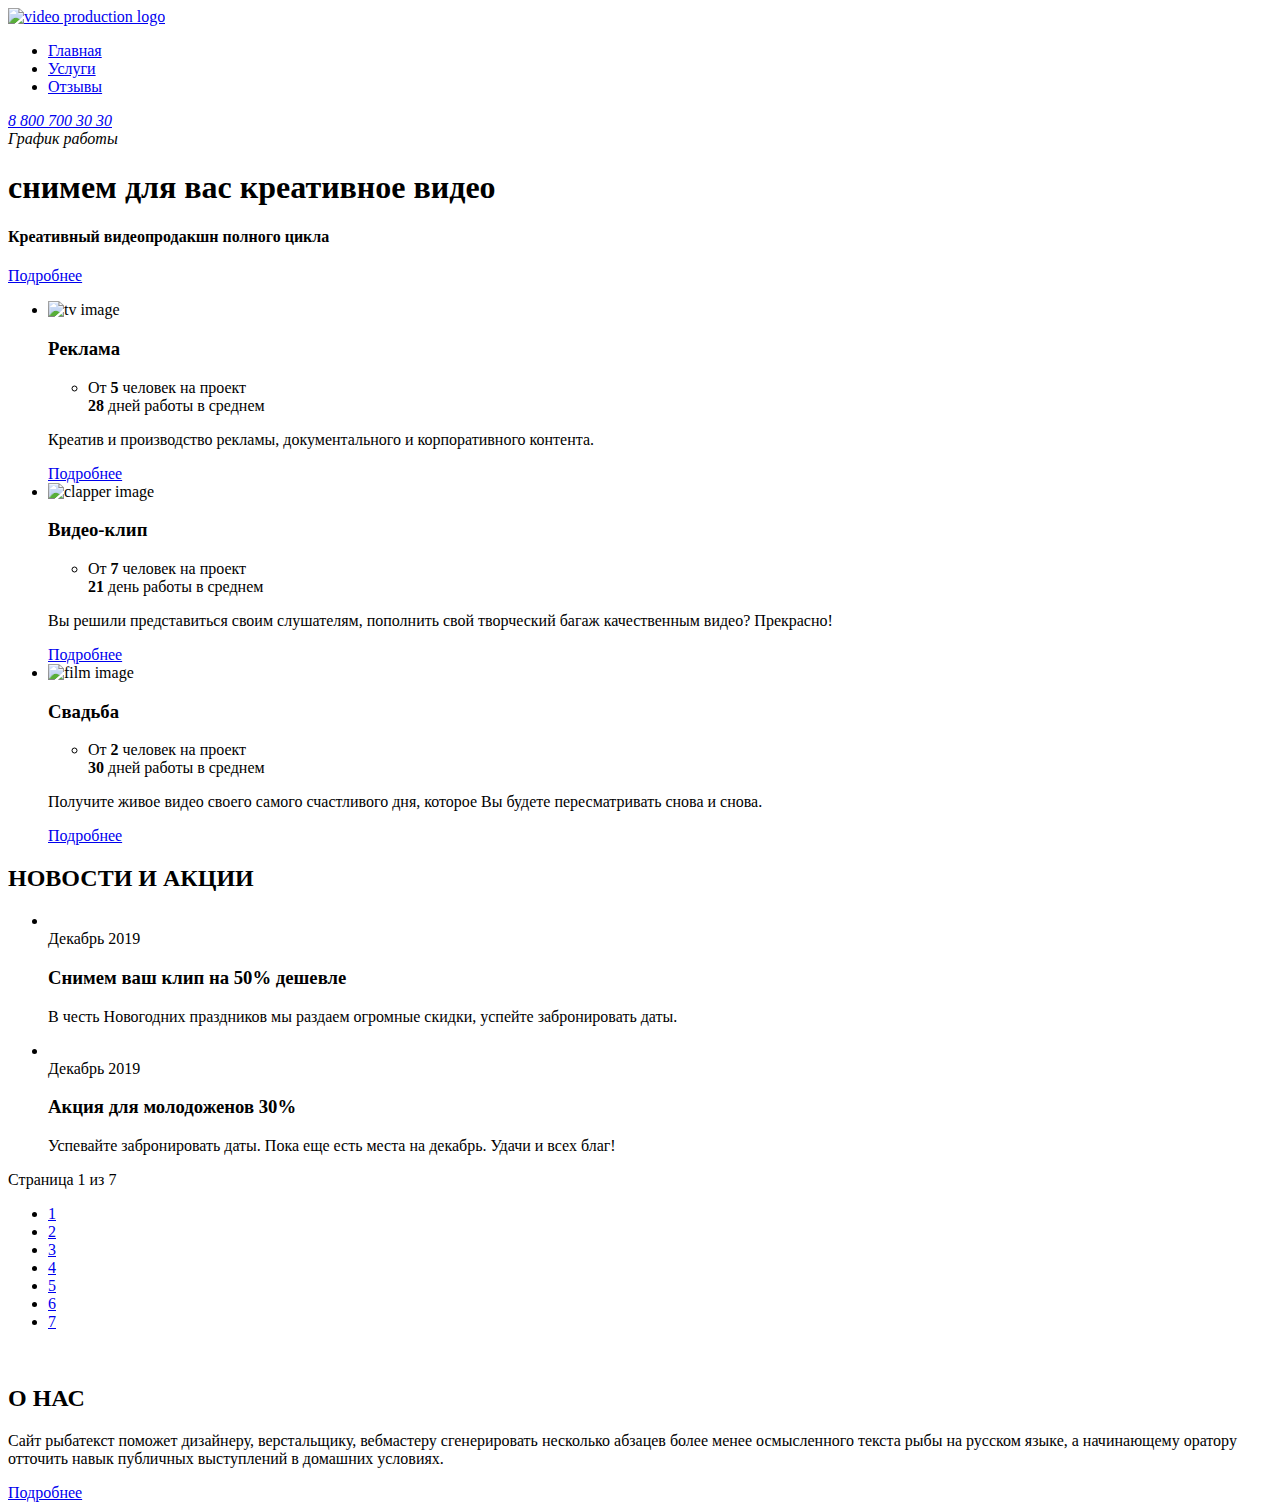
==== index.html @ cdc676e0 "Add files via upload" ====
<!DOCTYPE html>
<html lang="ru">

<head>
  <meta charset="UTF-8">
  <meta http-equiv="X-UA-Compatible" content="IE=edge">
  <meta name="viewport" content="width=device-width, initial-scale=1.0">
  <link rel="stylesheet" href="./main.css">
  <title>Video-production</title>
</head>

<body>
  <div class="wrapper">
    <div class="wrapper__content">
      <header class="header">
        <div class="container header__container">
          <a href="/" class="logo">
            <img src="/img/logo.png" alt="video production logo" class="logo__img">
          </a>
          <nav class="menu">
            <ul class="menu__list">
              <li class="menu__item"><a href="#" class="menu__link">Главная</a></li>
              <li class="menu__item"><a href="#" class="menu__link">Услуги</a></li>
              <li class="menu__item"><a href="#" class="menu__link">Отзывы</a></li>
            </ul>
          </nav>
          <address class="contacts">
            <a href="Tel:+78007003030" class="contacts__phone">8 800 700 30 30</a>
            <div class="contacts__info">График работы</div>
          </address>
        </div>
      </header>
      <main class="maincontent">
        <!-- Начало секции "Приветствие" -->
        <section class="hello">
          <div class="container hello__container">
            <h1 class="hello__title">снимем для вас креативное видео</h1>
            <h4 class="hello__subtitle">Креативный видеопродакшн полного цикла</h4>
            <a href="#" class="button button__hello">Подробнее</a>
          </div>
        </section>
        <!-- Конец секции "Приветствие" -->
        <!-- Начало секции "Предложения" -->
        <section class="offers">
          <div class="container offers__container">
            <ul class="offers__list">
              <li class="offers__item">
                <img src="./img/tv.png" alt="tv image" class="offers__img">
                <div class="offers__content">
                  <h3 class="offers__title">Реклама</h3>
                  <ul class="offers__features">
                    <li class="offers__feature">
                      <div class="offers__feature-text">От <b class="offers__feature-number">5</b> человек на проект
                      </div>
                      <div class="offers__feature-text"><b class="offers__feature-number">28</b> дней работы в среднем
                      </div>
                    </li>
                  </ul>
                  <p class="offers__text">
                    Креатив и производство рекламы, документального и корпоративного контента.
                  </p>
                  <a href="#" class="button button__light">Подробнее</a>
                </div>
              </li>
              <li class="offers__item">
                <img src="./img/clapper.png" alt="clapper image" class="offers__img">
                <div class="offers__content">
                  <h3 class="offers__title">Видео-клип</h3>
                  <ul class="offers__features">
                    <li class="offers__feature">
                      <div class="offers__feature-text">От <b class="offers__feature-number">7</b> человек на проект
                      </div>
                      <div class="offers__feature-text"><b class="offers__feature-number">21</b> день работы в среднем
                      </div>
                    </li>
                  </ul>
                  <p class="offers__text">
                    Вы решили представиться своим слушателям, пополнить свой творческий багаж качественным видео?
                    Прекрасно!
                  </p>
                  <a href="#" class="button button__color">Подробнее</a>
                  <!-- button__light Возможно надо будет вернуть в класс-->
                </div>
              </li>
              <li class="offers__item">
                <img src="./img/film.png" alt="film image" class="offers__img">
                <div class="offers__content">
                  <h3 class="offers__title">Свадьба</h3>
                  <ul class="offers__features">
                    <li class="offers__feature">
                      <div class="offers__feature-text">От <b class="offers__feature-number">2</b> человек на проект
                      </div>
                      <div class="offers__feature-text"><b class="offers__feature-number">30</b> дней работы в среднем
                      </div>
                    </li>
                  </ul>
                  <p class="offers__text">
                    Получите живое видео своего самого счастливого дня, которое Вы будете пересматривать снова и
                    снова.
                  </p>
                  <a href="#" class="button button__light">Подробнее</a>
                </div>
              </li>
            </ul>
          </div>
        </section>
        <!-- Конец секции "Предложения" -->
        <!-- Начало секции "Новости и акции" -->
        <section class="news">
          <div class="container news__container">
            <h2 class="title">НОВОСТИ И АКЦИИ</h2>
            <ul class="news__list">
              <li class="news__item">
                <img src="" alt="" class="offers__img">
                <div class="news__content">
                  <date class="news__date">
                    Декабрь 2019
                  </date>
                  <h3 class="news__title">
                    Снимем ваш клип на 50% дешевле
                  </h3>
                  <p class="news__text">
                    В честь Новогодних праздников мы раздаем огромные скидки, успейте забронировать даты.
                  </p>
                </div>
              </li>
              <li class="news__item">
                <img src="" alt="" class="offers__img">
                <div class="news__content">
                  <date class="news__date">
                    Декабрь 2019
                  </date>
                  <h3 class="news__title">
                    Акция для молодоженов 30%
                  </h3>
                  <p class="news__text">
                    Успевайте забронировать даты. Пока еще есть места на декабрь. Удачи и всех благ!
                  </p>
                </div>
              </li>
            </ul>
            <div class="pages__list">
              <p class="pages__text">
                Страница 1 из 7
              </p>
              <ul class="pages__items">
                <li class="pages__item">
                  <a href="#" class="pages__button">1</a>
                </li>
                <li class="pages__item">
                  <a href="#" class="pages__button">2</a>
                </li>
                <li class="pages__item">
                  <a href="#" class="pages__button">3</a>
                </li>
                <li class="pages__item">
                  <a href="#" class="pages__button">4</a>
                </li>
                <li class="pages__item">
                  <a href="#" class="pages__button">5</a>
                </li>
                <li class="pages__item">
                  <a href="#" class="pages__button">6</a>
                </li>
                <li class="pages__item">
                  <a href="#" class="pages__button">7</a>
                </li>
              </ul>
            </div>
          </div>
        </section>
        <!-- Конец секции "Новости и акции" -->
        <!-- Начало секции "О нас" -->
        <section class="about">
          <div class="container about__container">
            <img src="" alt="" class="about__img">
            <div class="about__content">
              <h2 class="about__title">О НАС</h2>
              <p class="about__text">
                Сайт рыбатекст поможет дизайнеру, верстальщику, вебмастеру сгенерировать несколько абзацев более менее
                осмысленного текста рыбы на русском языке, а начинающему оратору отточить навык публичных выступлений в
                домашних условиях.
              </p>
              <a href="#" class="button button__light">Подробнее</a>
            </div>
          </div>
          <!-- Конец секции "О нас" -->
        </section>
      </main>
    </div>
    <!-- <footer class="footer">
      <div class="container footer__container">
        <a href="#" class="logo">
          <img src="" alt="" class="logo__img">
        </a>
        <nav class="menu">
          <ul class="menu__list">
            <li class="menu__item">
              <a href="#" class="menu__link">Главная</a>
            </li>
            <li class="menu__item">
              <a href="#" class="menu__link">Услуги</a>
            </li>
            <li class="menu__item">
              <a href="#" class="menu__link">Отзывы</a>
            </li>
          </ul>
        </nav>
        <div class="social">
          <ul class="social__list">
            <li class="social__item">
              <a href="#" class="social__link">
                <img src="" alt="" class="social__img">
              </a>
            </li>
            <li class="social__item">
              <a href="#" class="menu__link">
                <img src="" alt="" class="social__img">
              </a>
            </li>
            <li class="social__item">
              <a href="#" class="menu__link">
                <img src="" alt="" class="social__img">
              </a>
            </li>
            <li class="social__item">
              <a href="#" class="menu__link">
                <img src="" alt="" class="social__img">
              </a>
            </li>
          </ul>
        </div>
        <address class="contacts">
          <div class="contacts__text">Бесплатный звонок по России</div>
          <a href="Tel:+78007003030" class="contacts__phone">8 800 700 30 30</a>
        </address>
      </div>
    </footer> -->
  </div>
</body>

</html>
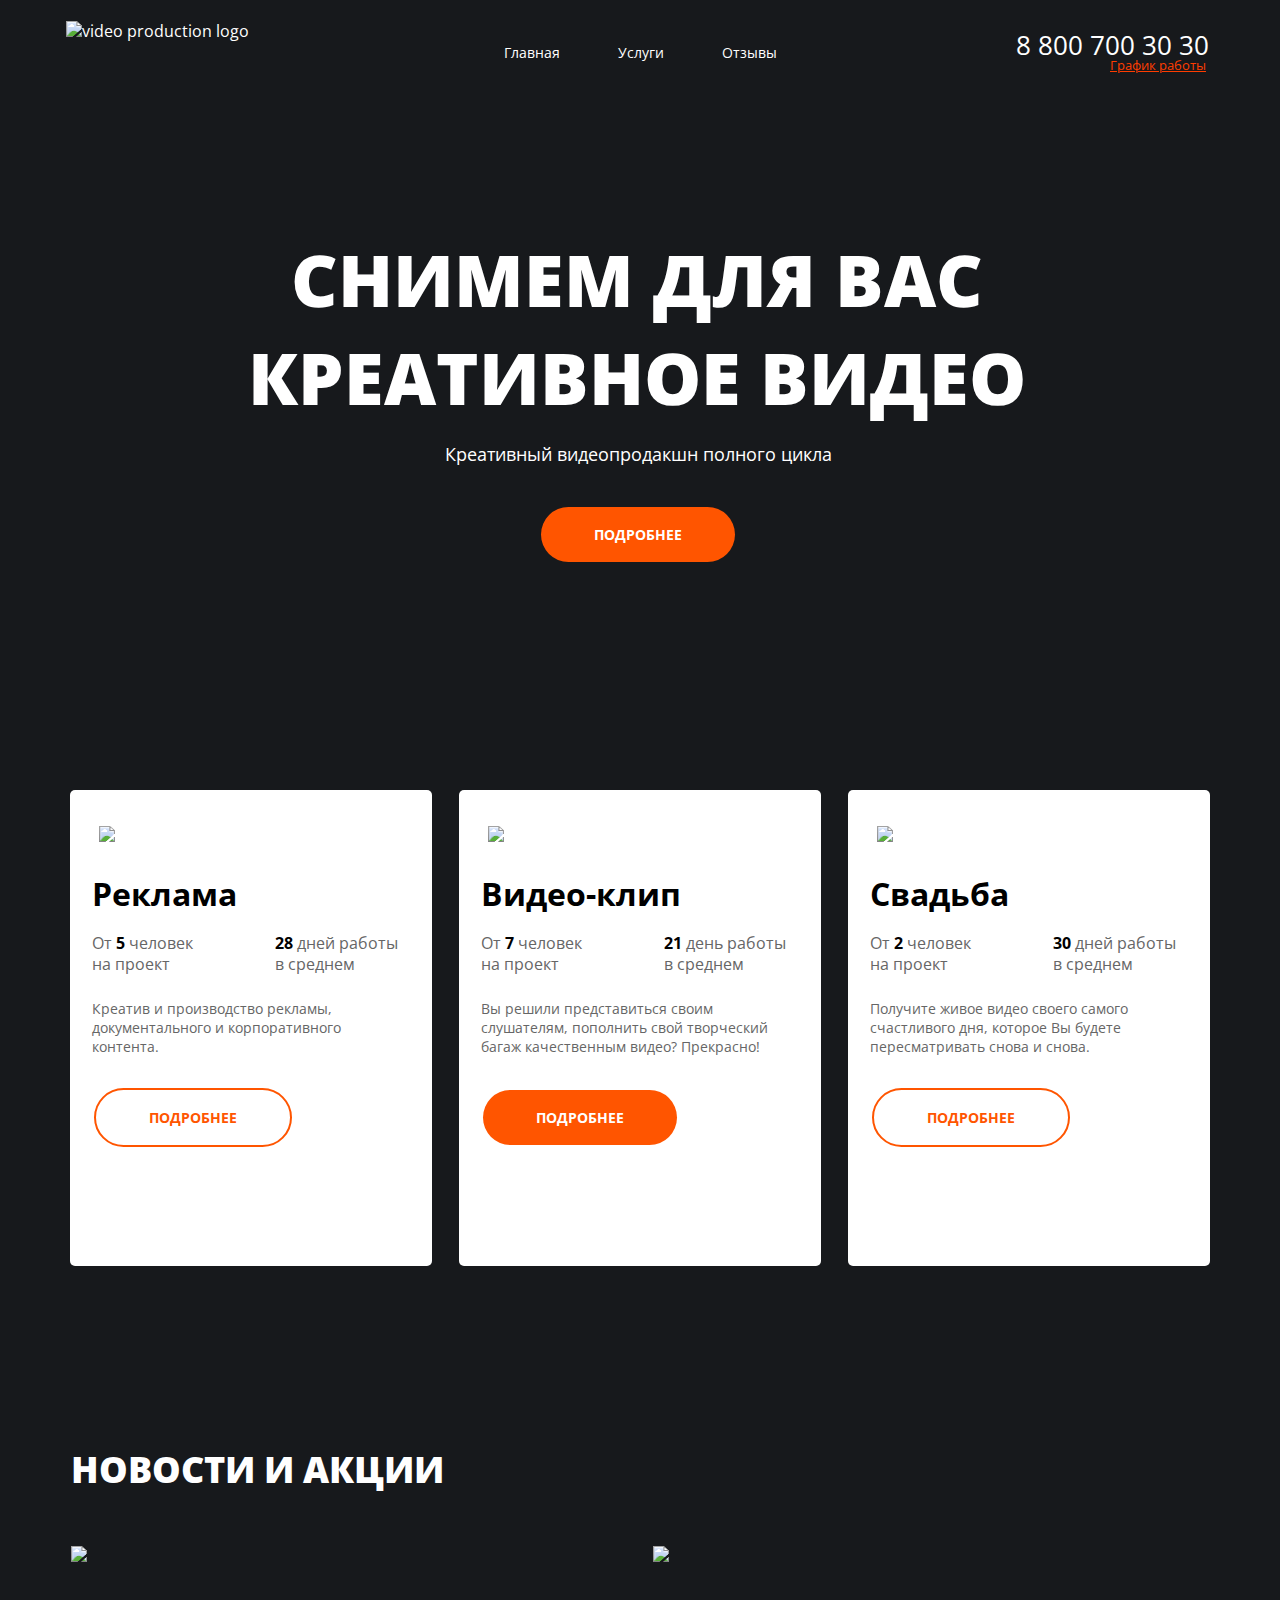
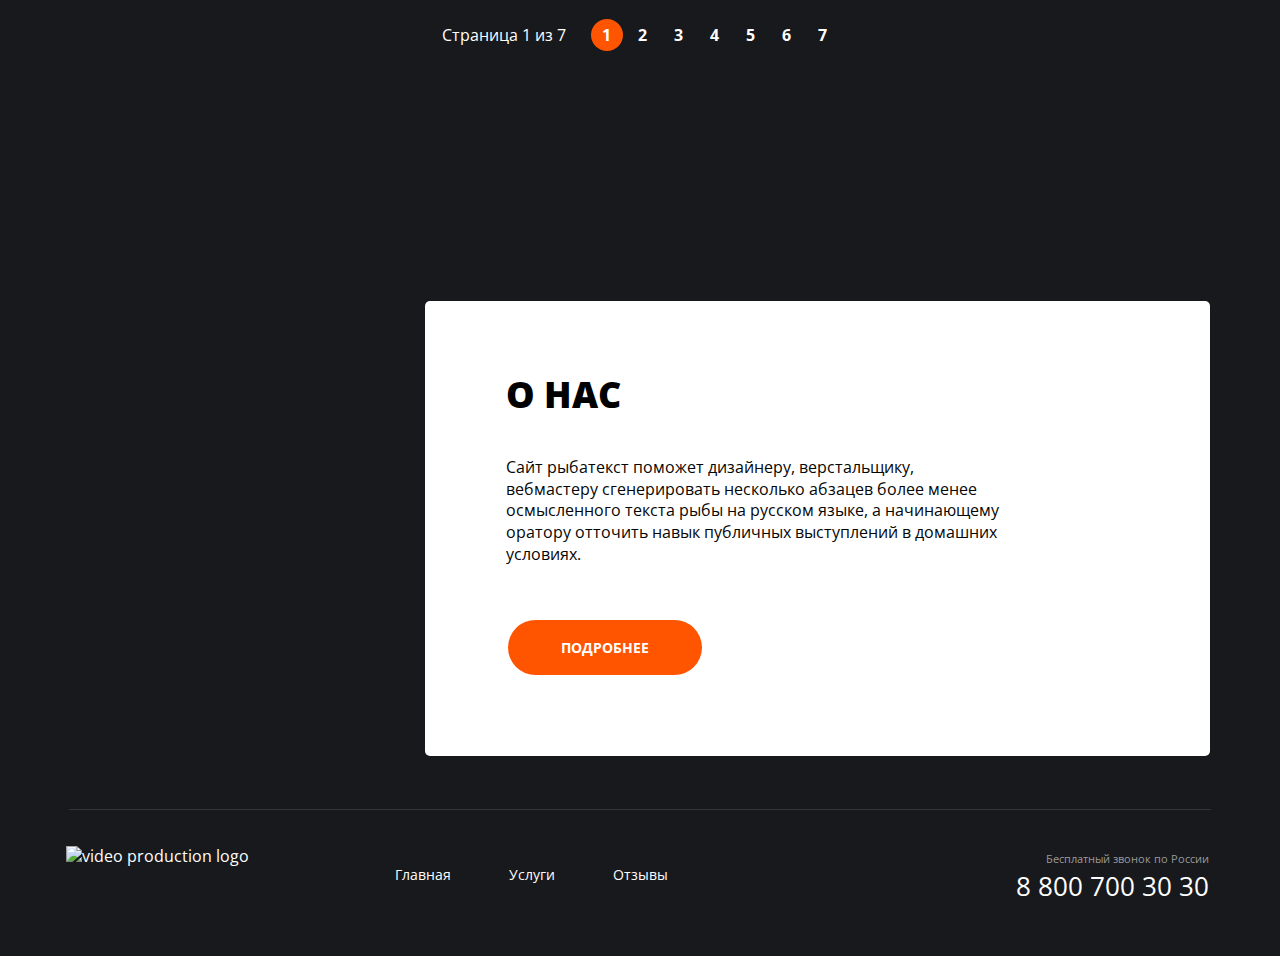
==== commit 576b704e: "Add files via upload" ====
--- a/index.html
+++ b/index.html
@@ -10,12 +10,12 @@
 </head>
 
 <body>
-  <div class="wrapper">
+  <div class="wrapper main-page-wrapper">
     <div class="wrapper__content">
       <header class="header">
         <div class="container header__container">
           <a href="/" class="logo">
-            <img src="/img/logo.png" alt="video production logo" class="logo__img">
+            <img src="./img/logo.png" alt="video production logo" class="logo__img">
           </a>
           <nav class="menu">
             <ul class="menu__list">
@@ -111,131 +111,113 @@
             <h2 class="title">НОВОСТИ И АКЦИИ</h2>
             <ul class="news__list">
               <li class="news__item">
-                <img src="" alt="" class="offers__img">
+                <img src="./img/camera.png" alt="camera image" class="news__img">
                 <div class="news__content">
-                  <date class="news__date">
-                    Декабрь 2019
-                  </date>
-                  <h3 class="news__title">
-                    Снимем ваш клип на 50% дешевле
-                  </h3>
-                  <p class="news__text">
+                  <div class="news__date">Декабрь 2019</div>
+                  <div class="news__title">Снимем ваш клип на 50% дешевле</div>
+                  <div class="news__text">
                     В честь Новогодних праздников мы раздаем огромные скидки, успейте забронировать даты.
-                  </p>
+                  </div>
                 </div>
               </li>
               <li class="news__item">
-                <img src="" alt="" class="offers__img">
+                <img src="./img/wedding.png" alt="wedding image" class="news__img">
                 <div class="news__content">
-                  <date class="news__date">
-                    Декабрь 2019
-                  </date>
-                  <h3 class="news__title">
-                    Акция для молодоженов 30%
-                  </h3>
-                  <p class="news__text">
+                  <div class="news__date">Декабрь 2019</div>
+                  <div class="news__title">Акция для молодоженов 30%</div>
+                  <div class="news__text">
                     Успевайте забронировать даты. Пока еще есть места на декабрь. Удачи и всех благ!
-                  </p>
-                </div>
-              </li>
-            </ul>
-            <div class="pages__list">
-              <p class="pages__text">
-                Страница 1 из 7
-              </p>
-              <ul class="pages__items">
-                <li class="pages__item">
-                  <a href="#" class="pages__button">1</a>
-                </li>
-                <li class="pages__item">
-                  <a href="#" class="pages__button">2</a>
-                </li>
-                <li class="pages__item">
-                  <a href="#" class="pages__button">3</a>
-                </li>
-                <li class="pages__item">
-                  <a href="#" class="pages__button">4</a>
-                </li>
-                <li class="pages__item">
-                  <a href="#" class="pages__button">5</a>
-                </li>
-                <li class="pages__item">
-                  <a href="#" class="pages__button">6</a>
-                </li>
-                <li class="pages__item">
-                  <a href="#" class="pages__button">7</a>
-                </li>
+                  </div>
+                </div>
+              </li>
+            </ul>
+            <div class="pages">
+              <div class="pages__display">Страница 1 из 7</div>
+              <ul class="pages__list">
+                <li class="pages__item pages__item--active"><a href="#" class="pages__link">1</a></li>
+                <li class="pages__item"><a href="#" class="pages__link">2</a></li>
+                <li class="pages__item"><a href="#" class="pages__link">3</a></li>
+                <li class="pages__item"><a href="#" class="pages__link">4</a></li>
+                <li class="pages__item"><a href="#" class="pages__link">5</a></li>
+                <li class="pages__item"><a href="#" class="pages__link">6</a></li>
+                <li class="pages__item"><a href="#" class="pages__link">7</a></li>
               </ul>
             </div>
           </div>
         </section>
         <!-- Конец секции "Новости и акции" -->
         <!-- Начало секции "О нас" -->
-        <section class="about">
-          <div class="container about__container">
-            <img src="" alt="" class="about__img">
-            <div class="about__content">
-              <h2 class="about__title">О НАС</h2>
-              <p class="about__text">
-                Сайт рыбатекст поможет дизайнеру, верстальщику, вебмастеру сгенерировать несколько абзацев более менее
-                осмысленного текста рыбы на русском языке, а начинающему оратору отточить навык публичных выступлений в
-                домашних условиях.
-              </p>
-              <a href="#" class="button button__light">Подробнее</a>
+        <section class="section__about">
+          <div class="container">
+            <div class="about">
+              <!-- <img src="" alt="" class="about__img"> -->
+              <div class="about__desc">
+                <h2 class="about__title">О НАС</h2>
+                <div class="about__text">
+                  <p>
+                    Сайт рыбатекст поможет дизайнеру, верстальщику, вебмастеру сгенерировать несколько абзацев более
+                    менее осмысленного текста рыбы на русском языке, а начинающему оратору отточить навык публичных
+                    выступлений в домашних условиях.
+                  </p>
+                </div>
+                <a href="#" class="button button__color">Подробнее</a>
+              </div>
             </div>
           </div>
           <!-- Конец секции "О нас" -->
         </section>
       </main>
     </div>
-    <!-- <footer class="footer">
-      <div class="container footer__container">
-        <a href="#" class="logo">
-          <img src="" alt="" class="logo__img">
-        </a>
-        <nav class="menu">
-          <ul class="menu__list">
-            <li class="menu__item">
-              <a href="#" class="menu__link">Главная</a>
-            </li>
-            <li class="menu__item">
-              <a href="#" class="menu__link">Услуги</a>
-            </li>
-            <li class="menu__item">
-              <a href="#" class="menu__link">Отзывы</a>
-            </li>
-          </ul>
-        </nav>
-        <div class="social">
-          <ul class="social__list">
-            <li class="social__item">
-              <a href="#" class="social__link">
-                <img src="" alt="" class="social__img">
-              </a>
-            </li>
-            <li class="social__item">
-              <a href="#" class="menu__link">
-                <img src="" alt="" class="social__img">
-              </a>
-            </li>
-            <li class="social__item">
-              <a href="#" class="menu__link">
-                <img src="" alt="" class="social__img">
-              </a>
-            </li>
-            <li class="social__item">
-              <a href="#" class="menu__link">
-                <img src="" alt="" class="social__img">
-              </a>
-            </li>
-          </ul>
+    <footer class="footer-container">
+      <div class="container footer-container__content">
+        <div class="footer">
+          <a href="#" class="logo logo__footer">
+            <img src="./img/logo.png" alt="video production logo" class="logo__img">
+          </a>
+          <nav class="menu footer">
+            <ul class="menu__list">
+              <li class="menu__item">
+                <a href="#" class="menu__link">Главная</a>
+              </li>
+              <li class="menu__item">
+                <a href="#" class="menu__link">Услуги</a>
+              </li>
+              <li class="menu__item">
+                <a href="#" class="menu__link">Отзывы</a>
+              </li>
+            </ul>
+          </nav>
+          <div class="social">
+            <ul class="social__list">
+              <li class="social__item social__item--icon--tg">
+                <a href="#" class="social__link">
+                  <!-- <img src="" alt="" class="social__img"> Иконка через CSS-->
+                </a>
+              </li>
+              <li class="social__item social__item--icon--vk">
+                <a href="#" class="social__link">
+                  <!-- <img src="" alt="" class="social__img"> Иконка через CSS-->
+                </a>
+              </li>
+              <li class="social__item social__item--icon--fb">
+                <a href="#" class="social__link">
+                  <!-- <img src="" alt="" class="social__img"> Иконка через CSS-->
+                </a>
+              </li>
+              <li class="social__item social__item--icon--in">
+                <a href="#" class="social__link">
+                  <!-- <img src="" alt="" class="social__img"> Иконка через CSS-->
+                </a>
+              </li>
+            </ul>
+          </div>
+          <address class="contacts">
+            <div class="contacts__text">Бесплатный звонок по России</div>
+            <a href="Tel:+78007003030" class="contacts__phone footer">8 800 700 30 30</a>
+          </address>
         </div>
-        <address class="contacts">
-          <div class="contacts__text">Бесплатный звонок по России</div>
-          <a href="Tel:+78007003030" class="contacts__phone">8 800 700 30 30</a>
-        </address>
       </div>
-    </footer> -->
+    </footer>
   </div>
 </body>
 
--- a/main.css
+++ b/main.css
@@ -0,0 +1,521 @@
+@import url('https://fonts.googleapis.com/css2?family=Open+Sans:wght@400;700;800&display=swap');
+
+body {
+  font-family: 'Open Sans', sans-serif;
+  color: #FFFFFF;
+  font-size: 16;
+  line-height: 1.36;
+  background: #17191C;
+  -webkit-font-smoothing: antialiased;
+  -moz-osx-font-smoothing: grayscale;
+  /* background-image: url(./img/hero.png);
+  background-position: top;
+  background-repeat: no-repeat; */
+}
+
+a {
+  color: inherit;
+  text-decoration: none;
+}
+
+ul {
+  padding: 0px;
+  margin: 0px;
+}
+
+ul li {
+  list-style: none;
+}
+
+h1, h2, h3, h4, h5, h6 {
+  margin: 0px;
+  font-weight: normal;
+}
+
+p {
+  margin-top: 0;
+}
+
+* {
+  box-sizing: border-box;
+}
+
+.main-page-wrapper {
+  background: url("./img/hero.png") center top no-repeat, url("./img/bottom-pic.png") center bottom 256px no-repeat;
+}
+
+.header {
+  margin: 0px auto;
+  width: 1142px;
+}
+
+.container.header__container {
+  height: 129px;
+  position: relative;
+  margin-bottom: 79px;
+}
+
+.logo {
+  display: block;
+  position: absolute;
+  top: 13px;
+  left: -3px;
+}
+
+.logo.logo__footer {
+  display: block;
+  position: absolute;
+  top: 36px;
+  left: -3px;
+}
+
+.menu {
+  position: absolute;
+  top: 33px;
+  left: 435px;
+}
+
+.menu.footer {
+  position: absolute;
+  top: 53px;
+  left: 326px;
+}
+
+.menu__item {
+  display: inline-block;
+  vertical-align: middle;
+  font-weight: 400;
+  margin-right: 54px;
+}
+
+.menu__item:last-child {
+  margin-right: 0px;
+}
+
+.menu__link {
+  font-size: 14px;
+  color: #fff;
+  text-decoration: none;
+}
+
+.menu__link:hover {
+  color: #FF3D00;
+}
+
+.contacts {
+  position: absolute;
+  top: 20px;
+  right: 2px;
+  font-style: normal;
+  text-align: right;
+}
+
+.contacts.footer {
+  position: absolute;
+  top: 36.14px;
+  right: 2px;
+  font-style: normal;
+  text-align: right;
+}
+
+.contacts__text {
+  color: #9A9A9A;
+  font-size: 11px;
+  margin-top: 22px;
+  margin-bottom: 2px;
+}
+
+.contacts__phone {
+  text-decoration: none;
+  font-size: 26px;
+}
+
+.contacts__phone.footer {
+  text-decoration: none;
+  font-size: 26px;
+  margin-bottom: 4px;
+}
+
+.contacts__info {
+  position: relative;
+  top: -6px;
+  right: 3px;
+  font-size: 13px;
+  text-decoration: underline;
+  color: #FF3D00;
+}
+
+.hello {
+  margin: 0px auto;
+  width: 780px;
+}
+
+.container.hello__container {
+  width: 780px;
+  margin-bottom: 233px;
+}
+
+.hello__title {
+  position: relative;
+  text-transform: uppercase;
+  top: 15px;
+  right: 3px;
+  text-align: center;
+  font-size: 72px;
+  font-weight: 800;
+  line-height: 1.36;
+  margin-bottom: 52px;
+}
+
+.hello__subtitle {
+  position: relative;
+  right: 2px;
+  top: -22px;
+  text-align: center;
+  font-size: 18px;
+  margin-bottom: 47px;
+}
+
+.button {
+  background: #FF5500;
+  border-radius: 35px;
+  padding: 18px 53px;
+  font-size: 14px;
+  font-weight: 700;
+  text-transform: uppercase;
+  text-decoration: none;
+}
+
+.button.button__hello {
+  position: relative;
+  top: -11px;
+  left: 291px;
+}
+
+.button.button__hello:hover {
+  background: #FF3D00;
+}
+
+.offers {
+  margin-bottom: 180px;
+}
+
+.offers__list {
+  font-size: 0px;
+  width: 1140px;
+  margin: 0px auto;
+}
+
+.offers__item {
+  min-height: 476px;
+  width: 362px;
+  background: #fff;
+  border-radius: 5px;
+  display: inline-block;
+  margin-right: 27px;
+  vertical-align: bottom;
+}
+
+.offers__item:last-child {
+  margin-right: 0px;
+}
+
+.offers__img {
+  margin-top: 40px;
+  margin-left: 29px;
+}
+
+.offers__img:first-child {
+  margin-top: 36px;
+}
+
+.offers__content {
+  padding: 30px 22px 53px;
+}
+
+.offers__title {
+  color: black;
+  font-weight: 700;
+  font-size: 32px;
+}
+
+.offers__feature-text {
+  display: inline-block;
+  vertical-align: top;
+  word-wrap: break-word;
+  color: #666;
+  font-weight: 400;
+  font-size: 16px;
+  margin-top: 17px;
+  margin-right: 81px;
+  height: 41px;
+  width: 102px;
+}
+
+.offers__feature-text:last-child {
+  margin-right: 0px;
+  margin-left: 0px;
+  width: 123px;
+}
+
+.offers__feature-number {
+  color: black;
+  font-weight: 700;
+  font-size: 16px;
+}
+
+.offers__text {
+  color: #666;
+  font-weight: 400;
+  font-size: 14px;
+  width: 306px;
+  height: 66px;
+  margin-top: 25px;
+}
+
+.button.button__light {
+  position: relative;
+  top: 29px;
+  margin-left: 2px;
+  color: #FF5500;
+  border: 2px solid #FF5500;
+  background: #fff;
+}
+
+.button.button__color {
+  position: relative;
+  top: 29px;
+  margin-left: 2px;
+}
+
+.container.news__container {
+  font-size: 0px;
+  width: 1139px;
+  margin: 0px auto;
+  margin-bottom: 152.5px;
+}
+
+.title {
+  font-size: 36px;
+  font-weight: 800;
+  margin-bottom: 51px;
+}
+
+.news__list {
+  margin-bottom: 57.5px;
+}
+
+.news__item {
+  width: 557px;
+  display: inline-block;
+  vertical-align: top;
+  position: relative;
+  overflow: hidden;
+  margin-right: 25px;
+}
+
+.news__item:last-child {
+  margin-right: 0px;
+}
+
+.news__img {
+  display: block;
+  widows: 100%;
+  height: 100%;
+  object-fit: cover;
+}
+
+.news__content {
+  position: absolute;
+  left: 0;
+  right: 0;
+  bottom: 0;
+  padding: 25px 32px;
+  min-height: 140px;
+}
+
+.news__date {
+  font-size: 14px;
+  margin-bottom: 15px;
+}
+
+.news__title {
+  font-size: 24px;
+  font-weight: 700;
+  margin-bottom: 5px;
+}
+
+.news__text {
+  font-size: 16px;
+}
+
+.pages {
+  text-align: center;
+}
+
+.pages__display,.pages__list {
+  display: inline-block;
+  vertical-align: middle;
+  font-size: 16px;
+}
+
+.pages__display {
+  margin-right: 25px;
+}
+
+.pages__item {
+  display: inline-block;
+  vertical-align: middle;
+}
+
+.pages__item--active .pages__link {
+  background: #FF5500;
+}
+
+.pages__link {
+  display: block;
+  width: 32px;
+  height: 32px;
+  border-radius: 50%;
+  text-decoration: none;
+  font-weight: 700;
+  line-height: 32px;
+}
+
+.pages__link:hover {
+  display: block;
+  background: #FF5500;
+  width: 32px;
+  height: 32px;
+  border-radius: 50%;
+  text-decoration: none;
+  font-weight: 700;
+  line-height: 32px;
+}
+
+.about {
+  font-size: 0px;
+  width: 1139px;
+  margin: 0px auto;
+  margin-bottom: 53px;
+}
+
+.about::before, .about__desc {
+  display: inline-block;
+  vertical-align: top;
+}
+
+.about::before {
+  content: "";
+  width: 490px;
+  height: 505px;
+  background: url("./img/cameraman.png") center center / cover no-repeat;
+}
+
+.about__desc {
+  background: #fff;
+  border-radius: 5px;
+  padding: 70px 81px;
+  width: 785px;
+  min-height: 455px;
+  margin-left: -136px;
+  margin-top: 97px;
+}
+
+.about__title {
+  font-size: 36px;
+  font-weight: 800;
+  color: #000;
+  margin-bottom: 37px;
+}
+
+.about__text {
+  font-size: 16px;
+  color: #060606;
+  width: 502px;
+  margin-bottom: 43px;
+}
+
+.about__text p {
+  margin-bottom: 20px;
+}
+
+.about__text p:last-child {
+  margin-bottom: 0px;
+}
+
+.footer-container {
+  width: 1142px;
+  height: 4;
+  position: relative;
+  margin: 0px auto;
+  border-top: 1px solid #353538;
+}
+
+.container.footer-container__content {
+  border-top: 1px solid #fff 0.1;
+}
+
+.footer {
+  margin: 0px auto;
+  width: 1142px;
+  height: 92.64px;
+  position: relative;
+}
+
+.social__list {
+  top: 46px;
+  right: 255px;
+  position: absolute;
+}
+
+.social__item {
+  display: inline-block;
+  vertical-align: middle;
+  margin-right: 10px;
+}
+
+.social__item:last-child {
+  margin-right: 0;
+}
+
+.social__link {
+  display: block;
+  text-decoration: none;
+  width: 36px;
+  height: 36px;
+  background: center center no-repeat;
+}
+
+.social__item--icon--tg .social__link {
+  background-image: url("./img/icon/telegram.png");
+}
+
+.social__item--icon--tg .social__link:hover {
+  background-image: url("./img/icon/telegram-hover.png");
+}
+
+.social__item--icon--vk .social__link {
+  background-image: url("./img/icon/vk.png");
+}
+
+.social__item--icon--vk .social__link:hover {
+  background-image: url("./img/icon/vk-hover.png");
+}
+
+.social__item--icon--fb .social__link {
+  background-image: url("./img/icon/fb.png");
+}
+
+.social__item--icon--fb .social__link:hover {
+  background-image: url("./img/icon/fb-hover.png");
+}
+
+.social__item--icon--in .social__link {
+  background-image: url("./img/icon/inst.png");
+}
+
+.social__item--icon--in .social__link:hover {
+  background-image: url("./img/icon/inst-hover.png");
+}
+
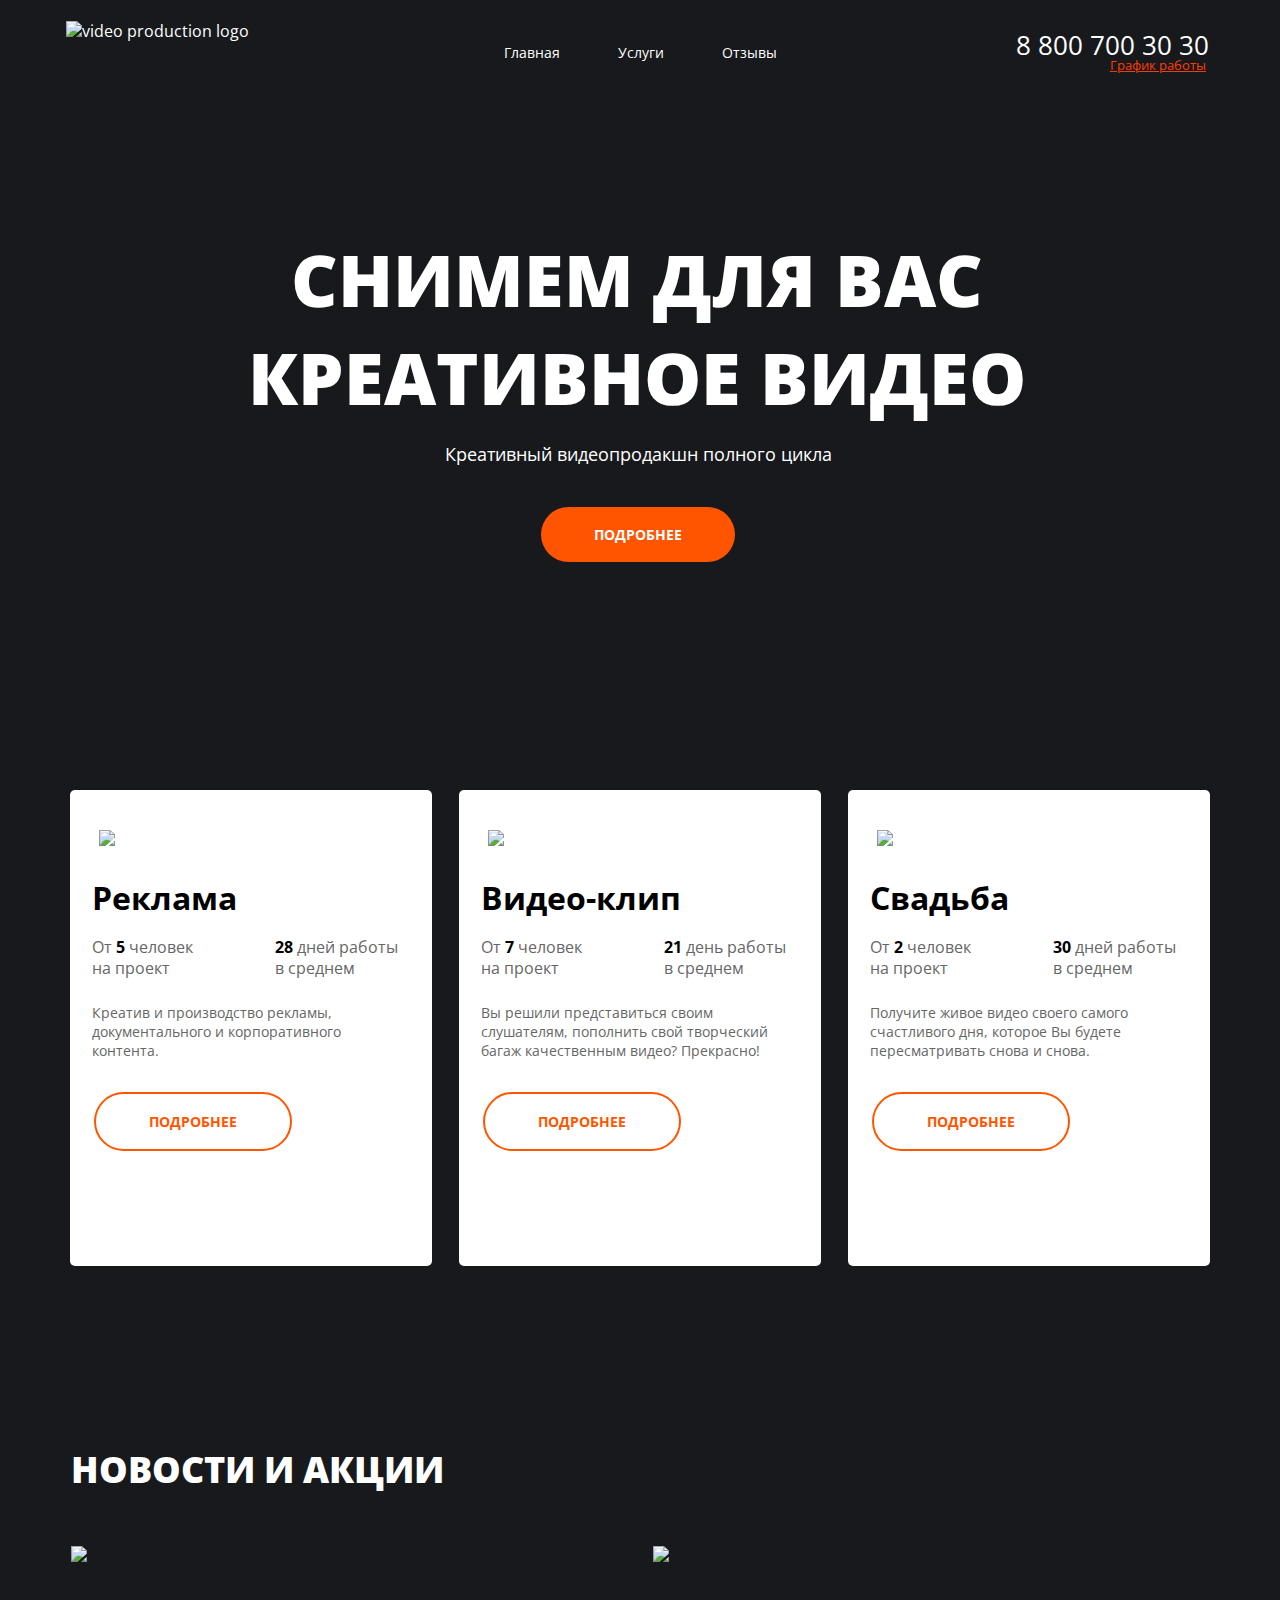
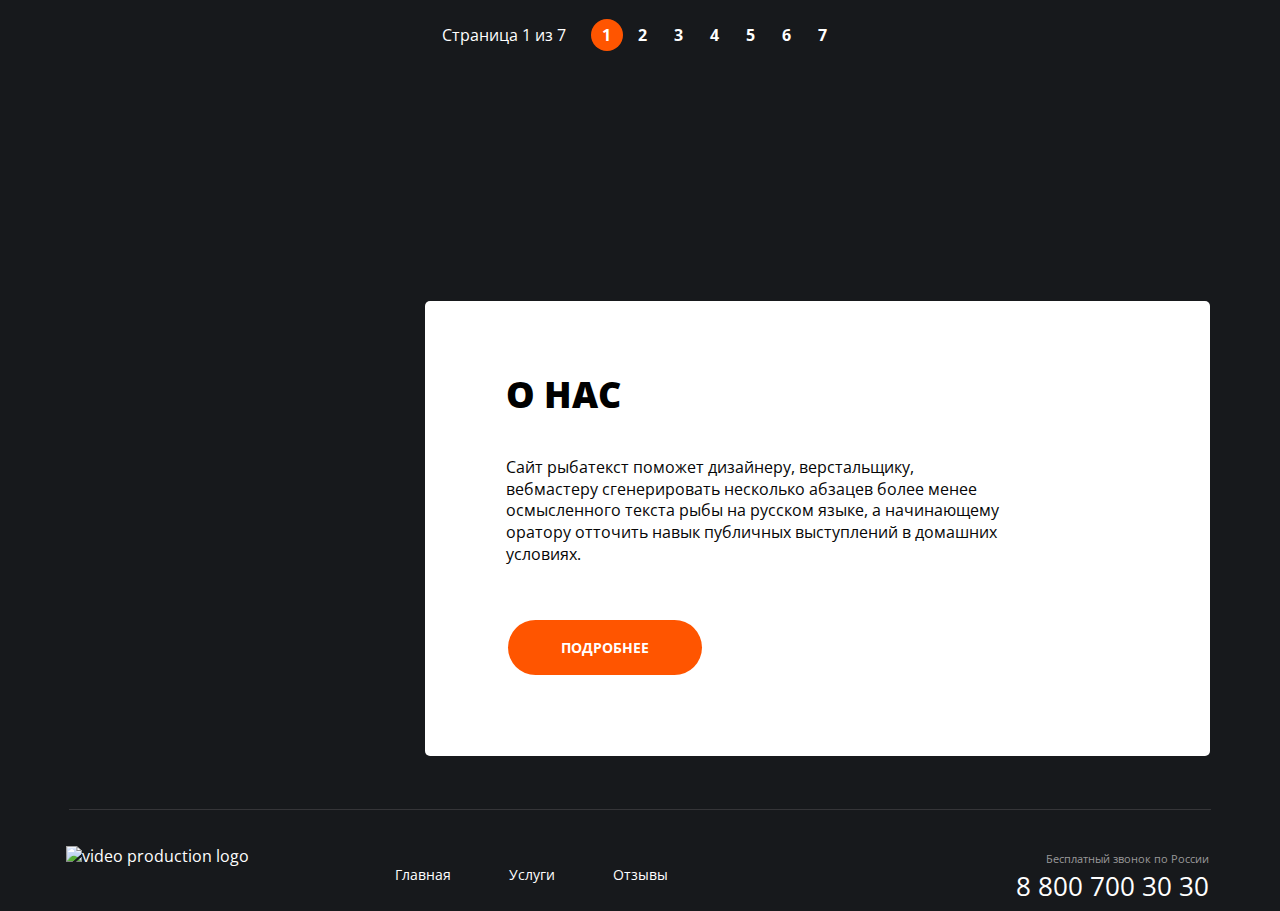
==== commit 4f1eaf00: "Add files via upload" ====
--- a/index.html
+++ b/index.html
@@ -4,8 +4,10 @@
 <head>
   <meta charset="UTF-8">
   <meta http-equiv="X-UA-Compatible" content="IE=edge">
-  <meta name="viewport" content="width=device-width, initial-scale=1.0">
+  <meta name="viewport" content="width=1160, initial-scale=1.0">
   <link rel="stylesheet" href="./main.css">
+  <link rel="stylesheet" href="./normalize.css">
+  <link rel="stylesheet" href="./adition.css">
   <title>Video-production</title>
 </head>
 
@@ -36,7 +38,7 @@
           <div class="container hello__container">
             <h1 class="hello__title">снимем для вас креативное видео</h1>
             <h4 class="hello__subtitle">Креативный видеопродакшн полного цикла</h4>
-            <a href="#" class="button button__hello">Подробнее</a>
+            <a href="#" class="button first__orange">Подробнее</a>
           </div>
         </section>
         <!-- Конец секции "Приветствие" -->
@@ -48,37 +50,33 @@
                 <img src="./img/tv.png" alt="tv image" class="offers__img">
                 <div class="offers__content">
                   <h3 class="offers__title">Реклама</h3>
-                  <ul class="offers__features">
-                    <li class="offers__feature">
+                    <div class="offers__feature">
                       <div class="offers__feature-text">От <b class="offers__feature-number">5</b> человек на проект
                       </div>
                       <div class="offers__feature-text"><b class="offers__feature-number">28</b> дней работы в среднем
                       </div>
-                    </li>
-                  </ul>
+                    </div>
                   <p class="offers__text">
                     Креатив и производство рекламы, документального и корпоративного контента.
                   </p>
-                  <a href="#" class="button button__light">Подробнее</a>
+                  <a href="#" class="button light">Подробнее</a>
                 </div>
               </li>
               <li class="offers__item">
                 <img src="./img/clapper.png" alt="clapper image" class="offers__img">
                 <div class="offers__content">
                   <h3 class="offers__title">Видео-клип</h3>
-                  <ul class="offers__features">
-                    <li class="offers__feature">
+                    <div class="offers__feature">
                       <div class="offers__feature-text">От <b class="offers__feature-number">7</b> человек на проект
                       </div>
                       <div class="offers__feature-text"><b class="offers__feature-number">21</b> день работы в среднем
                       </div>
-                    </li>
-                  </ul>
+                    </div>
                   <p class="offers__text">
                     Вы решили представиться своим слушателям, пополнить свой творческий багаж качественным видео?
                     Прекрасно!
                   </p>
-                  <a href="#" class="button button__color">Подробнее</a>
+                  <a href="#" class="button light">Подробнее</a>
                   <!-- button__light Возможно надо будет вернуть в класс-->
                 </div>
               </li>
@@ -86,19 +84,17 @@
                 <img src="./img/film.png" alt="film image" class="offers__img">
                 <div class="offers__content">
                   <h3 class="offers__title">Свадьба</h3>
-                  <ul class="offers__features">
-                    <li class="offers__feature">
+                    <div class="offers__feature">
                       <div class="offers__feature-text">От <b class="offers__feature-number">2</b> человек на проект
                       </div>
                       <div class="offers__feature-text"><b class="offers__feature-number">30</b> дней работы в среднем
                       </div>
-                    </li>
-                  </ul>
+                    </div>
                   <p class="offers__text">
                     Получите живое видео своего самого счастливого дня, которое Вы будете пересматривать снова и
                     снова.
                   </p>
-                  <a href="#" class="button button__light">Подробнее</a>
+                  <a href="#" class="button light">Подробнее</a>
                 </div>
               </li>
             </ul>
@@ -160,7 +156,7 @@
                     выступлений в домашних условиях.
                   </p>
                 </div>
-                <a href="#" class="button button__color">Подробнее</a>
+                <a href="#" class="button second__orange">Подробнее</a>
               </div>
             </div>
           </div>
@@ -174,7 +170,7 @@
           <a href="#" class="logo logo__footer">
             <img src="./img/logo.png" alt="video production logo" class="logo__img">
           </a>
-          <nav class="menu footer">
+          <nav class="menu__footer">
             <ul class="menu__list">
               <li class="menu__item">
                 <a href="#" class="menu__link">Главная</a>
@@ -213,7 +209,7 @@
           </div>
           <address class="contacts">
             <div class="contacts__text">Бесплатный звонок по России</div>
-            <a href="Tel:+78007003030" class="contacts__phone footer">8 800 700 30 30</a>
+            <a href="Tel:+78007003030" class="contacts__phone for__footer">8 800 700 30 30</a>
           </address>
         </div>
       </div>
--- a/main.css
+++ b/main.css
@@ -75,7 +75,7 @@
   left: 435px;
 }
 
-.menu.footer {
+.menu__footer {
   position: absolute;
   top: 53px;
   left: 326px;
@@ -130,7 +130,7 @@
   font-size: 26px;
 }
 
-.contacts__phone.footer {
+.contacts__phone.for__footer {
   text-decoration: none;
   font-size: 26px;
   margin-bottom: 4px;
@@ -186,14 +186,40 @@
   text-decoration: none;
 }
 
-.button.button__hello {
+.button.first__orange {
   position: relative;
   top: -11px;
   left: 291px;
 }
 
-.button.button__hello:hover {
+.button:hover {
   background: #FF3D00;
+}
+
+.button.light {
+  position: relative;
+  top: 29px;
+  margin-left: 2px;
+  color: #FF5500;
+  border: 2px solid #FF5500;
+  background: #fff;
+}
+
+.button.light:hover {
+  background: #FF3D00;
+  color: #fff;
+  border-radius: 35px;
+  padding: 18px 53px;
+  font-size: 14px;
+  font-weight: 700;
+  text-transform: uppercase;
+  text-decoration: none;
+}
+
+.button.second__orange {
+  position: relative;
+  top: 29px;
+  margin-left: 2px;
 }
 
 .offers {
@@ -221,14 +247,11 @@
 }
 
 .offers__img {
+  position: relative;
   margin-top: 40px;
   margin-left: 29px;
 }
 
-.offers__img:first-child {
-  margin-top: 36px;
-}
-
 .offers__content {
   padding: 30px 22px 53px;
 }
@@ -238,6 +261,10 @@
   font-weight: 700;
   font-size: 32px;
 }
+
+/* .offers__features {
+  display: inline-block;
+} */
 
 .offers__feature-text {
   display: inline-block;
@@ -273,21 +300,6 @@
   margin-top: 25px;
 }
 
-.button.button__light {
-  position: relative;
-  top: 29px;
-  margin-left: 2px;
-  color: #FF5500;
-  border: 2px solid #FF5500;
-  background: #fff;
-}
-
-.button.button__color {
-  position: relative;
-  top: 29px;
-  margin-left: 2px;
-}
-
 .container.news__container {
   font-size: 0px;
   width: 1139px;
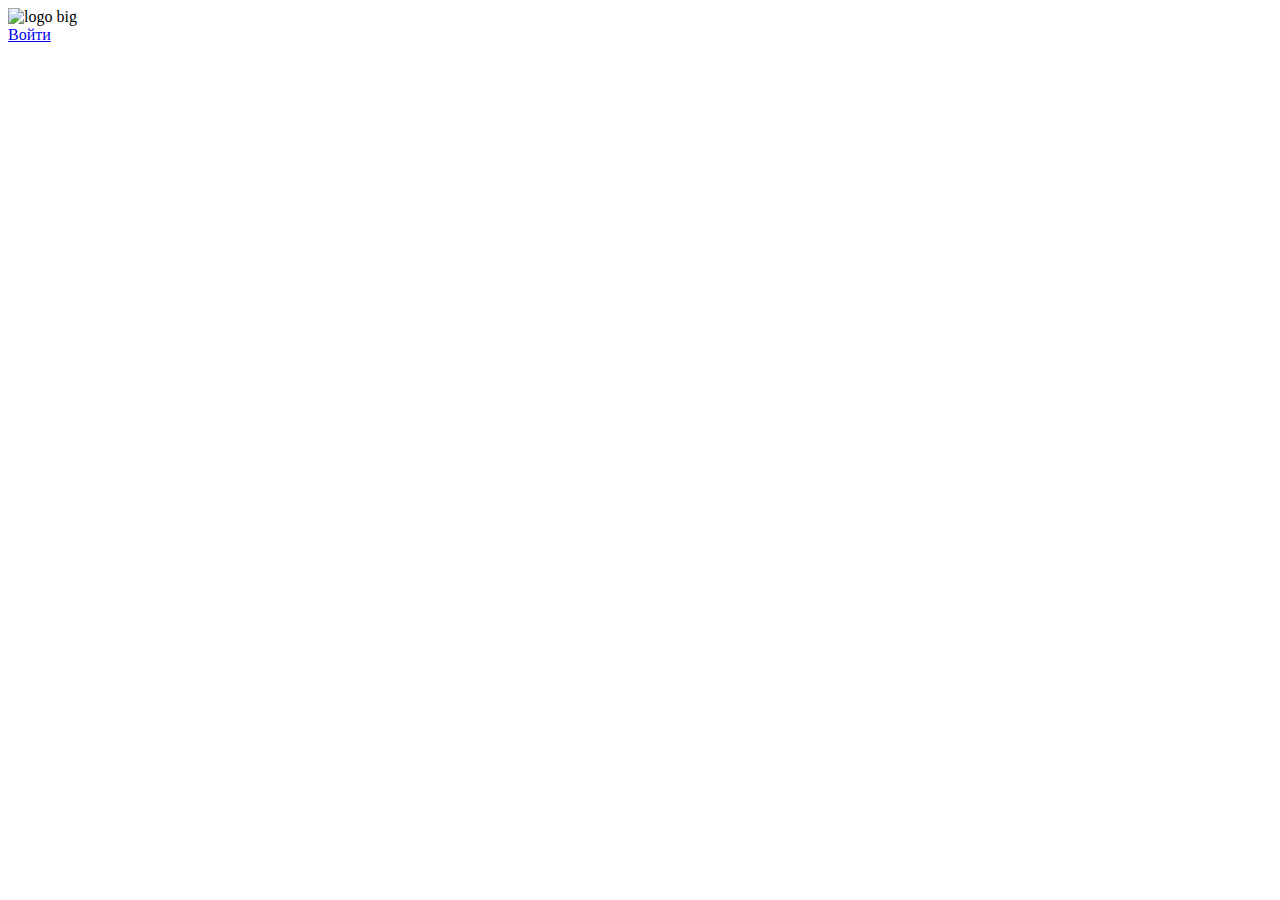
==== commit adcd6adc: "Add files via upload" ====
--- a/index.html
+++ b/index.html
@@ -5,216 +5,25 @@
   <meta charset="UTF-8">
   <meta http-equiv="X-UA-Compatible" content="IE=edge">
   <meta name="viewport" content="width=1160, initial-scale=1.0">
-  <link rel="stylesheet" href="./main.css">
-  <link rel="stylesheet" href="./normalize.css">
-  <link rel="stylesheet" href="./adition.css">
+  <link rel="stylesheet" href="./css/main.css">
+
   <title>Video-production</title>
 </head>
 
 <body>
-  <div class="wrapper main-page-wrapper">
-    <div class="wrapper__content">
-      <header class="header">
-        <div class="container header__container">
-          <a href="/" class="logo">
-            <img src="./img/logo.png" alt="video production logo" class="logo__img">
-          </a>
-          <nav class="menu">
-            <ul class="menu__list">
-              <li class="menu__item"><a href="#" class="menu__link">Главная</a></li>
-              <li class="menu__item"><a href="#" class="menu__link">Услуги</a></li>
-              <li class="menu__item"><a href="#" class="menu__link">Отзывы</a></li>
-            </ul>
-          </nav>
-          <address class="contacts">
-            <a href="Tel:+78007003030" class="contacts__phone">8 800 700 30 30</a>
-            <div class="contacts__info">График работы</div>
-          </address>
+  <div class="wrapper intro-page-wrapper">
+    <section class="intro-page">
+      <div class="container intro-page__container">
+        <div class="intro-page__string">
+          <div class="intro-page__logo">
+            <img src="./img/logo_big.png" alt="logo big">
+          </div>
         </div>
-      </header>
-      <main class="maincontent">
-        <!-- Начало секции "Приветствие" -->
-        <section class="hello">
-          <div class="container hello__container">
-            <h1 class="hello__title">снимем для вас креативное видео</h1>
-            <h4 class="hello__subtitle">Креативный видеопродакшн полного цикла</h4>
-            <a href="#" class="button first__orange">Подробнее</a>
-          </div>
-        </section>
-        <!-- Конец секции "Приветствие" -->
-        <!-- Начало секции "Предложения" -->
-        <section class="offers">
-          <div class="container offers__container">
-            <ul class="offers__list">
-              <li class="offers__item">
-                <img src="./img/tv.png" alt="tv image" class="offers__img">
-                <div class="offers__content">
-                  <h3 class="offers__title">Реклама</h3>
-                    <div class="offers__feature">
-                      <div class="offers__feature-text">От <b class="offers__feature-number">5</b> человек на проект
-                      </div>
-                      <div class="offers__feature-text"><b class="offers__feature-number">28</b> дней работы в среднем
-                      </div>
-                    </div>
-                  <p class="offers__text">
-                    Креатив и производство рекламы, документального и корпоративного контента.
-                  </p>
-                  <a href="#" class="button light">Подробнее</a>
-                </div>
-              </li>
-              <li class="offers__item">
-                <img src="./img/clapper.png" alt="clapper image" class="offers__img">
-                <div class="offers__content">
-                  <h3 class="offers__title">Видео-клип</h3>
-                    <div class="offers__feature">
-                      <div class="offers__feature-text">От <b class="offers__feature-number">7</b> человек на проект
-                      </div>
-                      <div class="offers__feature-text"><b class="offers__feature-number">21</b> день работы в среднем
-                      </div>
-                    </div>
-                  <p class="offers__text">
-                    Вы решили представиться своим слушателям, пополнить свой творческий багаж качественным видео?
-                    Прекрасно!
-                  </p>
-                  <a href="#" class="button light">Подробнее</a>
-                  <!-- button__light Возможно надо будет вернуть в класс-->
-                </div>
-              </li>
-              <li class="offers__item">
-                <img src="./img/film.png" alt="film image" class="offers__img">
-                <div class="offers__content">
-                  <h3 class="offers__title">Свадьба</h3>
-                    <div class="offers__feature">
-                      <div class="offers__feature-text">От <b class="offers__feature-number">2</b> человек на проект
-                      </div>
-                      <div class="offers__feature-text"><b class="offers__feature-number">30</b> дней работы в среднем
-                      </div>
-                    </div>
-                  <p class="offers__text">
-                    Получите живое видео своего самого счастливого дня, которое Вы будете пересматривать снова и
-                    снова.
-                  </p>
-                  <a href="#" class="button light">Подробнее</a>
-                </div>
-              </li>
-            </ul>
-          </div>
-        </section>
-        <!-- Конец секции "Предложения" -->
-        <!-- Начало секции "Новости и акции" -->
-        <section class="news">
-          <div class="container news__container">
-            <h2 class="title">НОВОСТИ И АКЦИИ</h2>
-            <ul class="news__list">
-              <li class="news__item">
-                <img src="./img/camera.png" alt="camera image" class="news__img">
-                <div class="news__content">
-                  <div class="news__date">Декабрь 2019</div>
-                  <div class="news__title">Снимем ваш клип на 50% дешевле</div>
-                  <div class="news__text">
-                    В честь Новогодних праздников мы раздаем огромные скидки, успейте забронировать даты.
-                  </div>
-                </div>
-              </li>
-              <li class="news__item">
-                <img src="./img/wedding.png" alt="wedding image" class="news__img">
-                <div class="news__content">
-                  <div class="news__date">Декабрь 2019</div>
-                  <div class="news__title">Акция для молодоженов 30%</div>
-                  <div class="news__text">
-                    Успевайте забронировать даты. Пока еще есть места на декабрь. Удачи и всех благ!
-                  </div>
-                </div>
-              </li>
-            </ul>
-            <div class="pages">
-              <div class="pages__display">Страница 1 из 7</div>
-              <ul class="pages__list">
-                <li class="pages__item pages__item--active"><a href="#" class="pages__link">1</a></li>
-                <li class="pages__item"><a href="#" class="pages__link">2</a></li>
-                <li class="pages__item"><a href="#" class="pages__link">3</a></li>
-                <li class="pages__item"><a href="#" class="pages__link">4</a></li>
-                <li class="pages__item"><a href="#" class="pages__link">5</a></li>
-                <li class="pages__item"><a href="#" class="pages__link">6</a></li>
-                <li class="pages__item"><a href="#" class="pages__link">7</a></li>
-              </ul>
-            </div>
-          </div>
-        </section>
-        <!-- Конец секции "Новости и акции" -->
-        <!-- Начало секции "О нас" -->
-        <section class="section__about">
-          <div class="container">
-            <div class="about">
-              <!-- <img src="" alt="" class="about__img"> -->
-              <div class="about__desc">
-                <h2 class="about__title">О НАС</h2>
-                <div class="about__text">
-                  <p>
-                    Сайт рыбатекст поможет дизайнеру, верстальщику, вебмастеру сгенерировать несколько абзацев более
-                    менее осмысленного текста рыбы на русском языке, а начинающему оратору отточить навык публичных
-                    выступлений в домашних условиях.
-                  </p>
-                </div>
-                <a href="#" class="button second__orange">Подробнее</a>
-              </div>
-            </div>
-          </div>
-          <!-- Конец секции "О нас" -->
-        </section>
-      </main>
-    </div>
-    <footer class="footer-container">
-      <div class="container footer-container__content">
-        <div class="footer">
-          <a href="#" class="logo logo__footer">
-            <img src="./img/logo.png" alt="video production logo" class="logo__img">
-          </a>
-          <nav class="menu__footer">
-            <ul class="menu__list">
-              <li class="menu__item">
-                <a href="#" class="menu__link">Главная</a>
-              </li>
-              <li class="menu__item">
-                <a href="#" class="menu__link">Услуги</a>
-              </li>
-              <li class="menu__item">
-                <a href="#" class="menu__link">Отзывы</a>
-              </li>
-            </ul>
-          </nav>
-          <div class="social">
-            <ul class="social__list">
-              <li class="social__item social__item--icon--tg">
-                <a href="#" class="social__link">
-                  <!-- <img src="" alt="" class="social__img"> Иконка через CSS-->
-                </a>
-              </li>
-              <li class="social__item social__item--icon--vk">
-                <a href="#" class="social__link">
-                  <!-- <img src="" alt="" class="social__img"> Иконка через CSS-->
-                </a>
-              </li>
-              <li class="social__item social__item--icon--fb">
-                <a href="#" class="social__link">
-                  <!-- <img src="" alt="" class="social__img"> Иконка через CSS-->
-                </a>
-              </li>
-              <li class="social__item social__item--icon--in">
-                <a href="#" class="social__link">
-                  <!-- <img src="" alt="" class="social__img"> Иконка через CSS-->
-                </a>
-              </li>
-            </ul>
-          </div>
-          <address class="contacts">
-            <div class="contacts__text">Бесплатный звонок по России</div>
-            <a href="Tel:+78007003030" class="contacts__phone for__footer">8 800 700 30 30</a>
-          </address>
+        <div class="intro-page__string">
+          <a href="./pages/main.html" class="button enter">Войти</a>
         </div>
       </div>
-    </footer>
+    </section>
   </div>
-</body>
 
-</html>+</body>